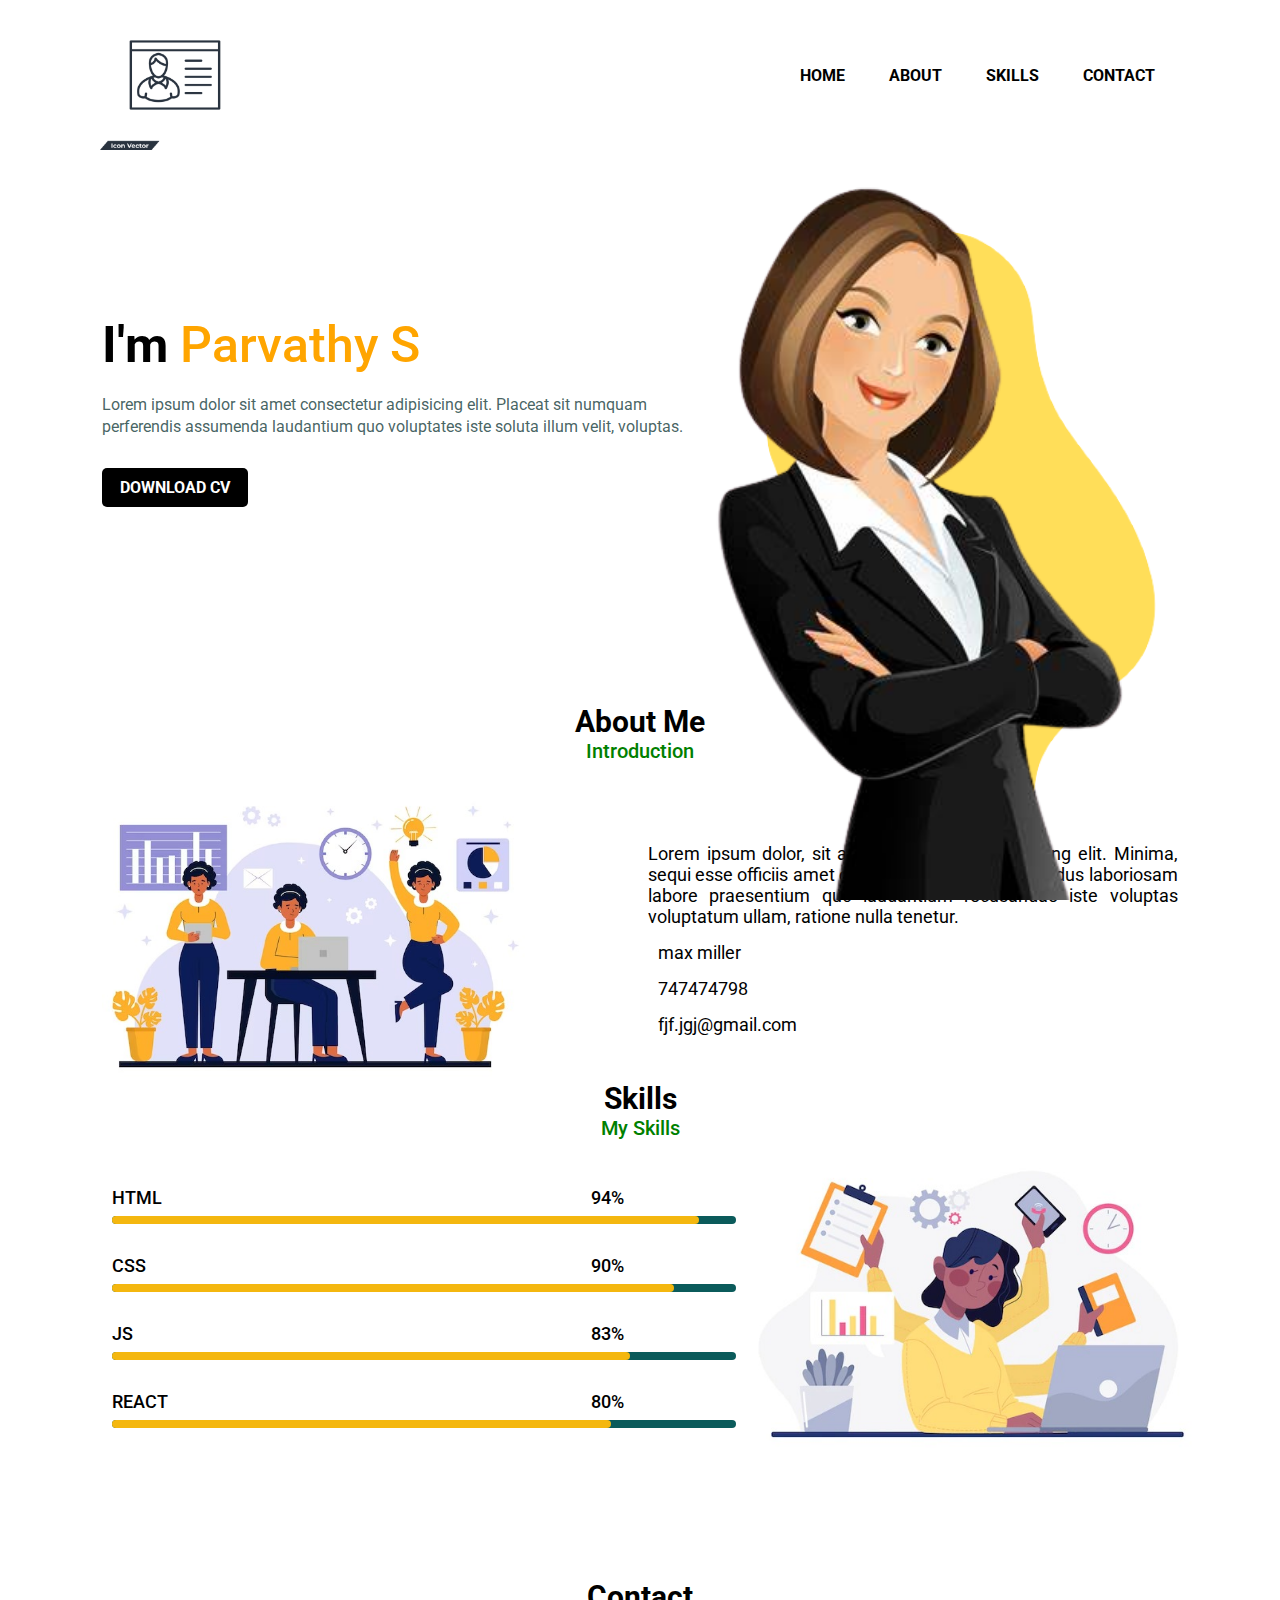
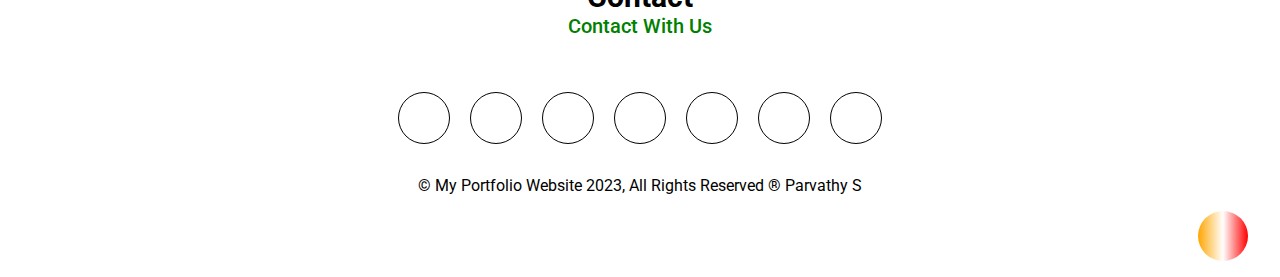
==== index.html @ 59d8c645 "portfolio v.1" ====
<!DOCTYPE html>
<html lang="en">

<head>
    <meta charset="UTF-8">
    <meta http-equiv="X-UA-Compatible" content="IE=edge">
    <meta name="viewport" content="width=device-width, initial-scale=1.0">
    <title>Portfolio</title>
    <link rel="stylesheet" href="style.css">
    <link rel="stylesheet" href="https://cdnjs.cloudflare.com/ajax/libs/font-awesome/6.2.1/css/all.min.css"
        integrity="sha512-MV7K8+y+gLIBoVD59lQIYicR65iaqukzvf/nwasF0nqhPay5w/9lJmVM2hMDcnK1OnMGCdVK+iQrJ7lzPJQd1w=="
        crossorigin="anonymous" referrerpolicy="no-referrer" />
</head>

<body>
    <div id="container" class="container">
        <nav>
            <img class="logo" src="./images/port.jpg" alt="no img">
            <ul>
                <!-- redirect through page - set href of anchor tag as id  -->
                <li><a href="#container">HOME</a></li>
                <li><a href="#about">ABOUT</a></li>
                <li><a href="#skill">SKILLS</a></li>
                <li><a href="#contact">CONTACT</a></li>
            </ul>
        </nav>
        <!-- section home  -->
        <section id="home" class="home">
            <div class="title">
                <h1>I'm <span>Parvathy S</span></h1>
                <P>Lorem ipsum dolor sit amet consectetur adipisicing elit. Placeat sit numquam <br>
                    perferendis assumenda laudantium quo voluptates iste soluta illum velit, voluptas.</P>
                <!--to download a file by clicking button  -->
                <a href="./s._parvathy.pdf" download="./s._parvathy.pdf">DOWNLOAD CV</a>
            </div>
            <div class="images">
                <!-- postimages - to share images -->
                <img src="./images/shape.png" class="shape" alt="shape">
                <img src="./images/girl.png" class="girl" alt="girl">
            </div>
        </section>

        <section id="about">
            <div class="heading">
                <h2>About Me</h2>
                <span>Introduction</span>
            </div>
            <div class="about-content">
                <!-- about content -->
                <div class="about-img">
                    <img src="./images/about.jpeg" alt="no img">
                </div>
                <!-- about text content -->
                <div class="about-text">
                    <p>Lorem ipsum dolor, sit amet consectetur adipisicing elit. Minima, sequi esse officiis amet cum
                        reiciendis sed repellendus laboriosam labore praesentium quo laudantium recusandae iste voluptas
                        voluptatum ullam, ratione nulla tenetur.</p>
                    <div class="informations">
                        <!-- box 1 -->
                        <div class="info-box">
                            <i class="fa-solid fa-user"></i>
                            <span>max miller</span>
                        </div>
                        <!-- box 2 -->
                        <div class="info-box">
                            <i class="fa-solid fa-phone"></i>
                            <span>747474798</span>
                        </div>
                        <!-- box 3 -->
                        <div class="info-box">
                            <i class="fa-solid fa-envelope"></i>
                            <span>fjf.jgj@gmail.com</span>
                        </div>
                    </div>
                </div>
            </div>
        </section>

        <section id="skill">
            <!-- heading -->
            <div class="heading">
                <h2>Skills</h2>
                <span>My Skills</span>
            </div>
            <!-- skill container -->
            <div class="skill-container">
                <div class="bars">
                    <!-- box 1 -->
                    <div class="bar-box">
                        <h3>HTML</h3>
                        <span>94%</span>
                        <div class="light-bar"></div>
                        <div class="percent-bar html-bar"></div>
                    </div>
                    <!-- box 2 -->
                    <div class="bar-box">
                        <h3>CSS</h3>
                        <span>90%</span>
                        <div class="light-bar"></div>
                        <div class="percent-bar css-bar"></div>
                    </div>
                    <!-- box 3 -->
                    <div class="bar-box">
                        <h3>JS</h3>
                        <span>83%</span>
                        <div class="light-bar"></div>
                        <div class="percent-bar javascript-bar"></div>
                    </div>
                    <!-- box 4 -->
                    <div class="bar-box">
                        <h3>REACT</h3>
                        <span>80%</span>
                        <div class="light-bar"></div>
                        <div class="percent-bar react-bar"></div>
                    </div>
                </div>
                <!-- skill image -->
                <div class="skill-img">
                    <img src="./images/skill.jpeg" alt="no img">
                </div>
            </div>
        </section>

        <section id="contact">
            <div class="heading">
                <h2>Contact</h2>
                <span>Contact With Us</span>
            </div>
            <div class="iconDiv">
                <div class="icon">
                    <a href=""><i class="fa-brands fa-linkedin-in"></i></a>
                </div>
                <div class="icon">
                    <a target="_blank" href=""><i class="fa-brands fa-github"></i></a>
                </div>
                <div class="icon">
                    <a href=""><i class="fa-brands fa-twitter"></i></a>
                </div>
                <div class="icon">
                    <a href=""><i class="fa-brands fa-whatsapp"></i></a>
                </div>
                <div class="icon">
                    <a href=""><i class="fa-brands fa-facebook"></i></a>
                </div>
                <div class="icon">
                    <a href=""><i class="fa-brands fa-instagram"></i></a>
                </div>
                <div class="icon">
                    <a href=""><i class="fa-brands fa-facebook-f"></i></a>
                </div>
            </div>
        </section>

        <footer>
            <p style="text-align: center;">&copy; My Portfolio Website 2023, All Rights Reserved &reg; Parvathy S</p>
            <div class="upArrow">
                <a href="#container"><i class="fa-sharp fa-solid fa-arrow-up fa-2x"></i></a>
            </div>
        </footer>

    </div>
</body>

</html>
---- style.css ----
@import url('https://fonts.googleapis.com/css2?family=Mukta:wght@300&family=Open+Sans:ital,wght@0,400;1,300&family=Roboto:ital,wght@0,100;0,300;0,400;0,700;0,900;1,100;1,500;1,700;1,900&family=Sofia+Sans+Extra+Condensed:wght@300;400&family=Teko:wght@300&display=swap');

 * {
     margin: 0;
     padding: 0;
     font-family: 'Roboto', sans-serif;
 }

 .container {
     position: relative;
     width: 100%;
     height: 100vh;
     background-color: white;
 }

 nav {
     display: flex;
     width: 84%;
     margin-left: 100px;
     align-items: center;
     justify-content: space-between;
 }

 nav .logo {
     width: 150px;
     height: 150px;
 }

 nav ul li {
     display: inline-block;
     list-style: none;
     margin: 10px 20px;
 }

 nav ul li a {
     text-decoration: none;
     color: black;
     font-weight: bold;
 }

 /* pseudo class - special effects
selector:pseudo-class name{property:value} */
 nav ul li a:hover {
     color: orangered;
 }

 .title {
     margin-left: 8%;
     margin-top: 13%;
 }

 .title h1 {
     font-size: 50px;
     color: black;
     margin-bottom: 20px;
 }

 .title span {
     color: orange;
     font-size: 50px;
 }

 .title p {
     color: rgba(47, 79, 79, 0.89);
     line-height: 22px;
 }

 .title a {
     background-color: black;
     padding: 10px 18px;
     text-decoration: none;
     color: white;
     font-weight: bold;
     display: inline-block;
     margin: 30px 0;
     border-radius: 5px;
 }

 .images {
     width: 45%;
     height: 80%;
     position: absolute;
     bottom: 0;
     right: 30px;
 }

 .images img {
     height: 100%;
     position: absolute;
     left: 50%;
     bottom: 0;
     transform: translateX(-50%);
     transition: bottom 3s, left 3s;
 }

 .images:hover .shape {
     bottom: 70px;
 }

 .images:hover .girl {
     left: 40%;
 }

 #about {
     margin-left: 8%;
     margin-top: 13%;
     margin-right: 8%;
 }

 .heading {
     text-align: center;
 }

 .heading h2 {
     font-size: 30px;
 }

 .heading span {
     font-size: 20px;
     color: green;
 }

 .about-content {
     display: grid;
     grid-template-columns: repeat(2, 1fr);
     gap: 1rem;
     margin-top: 2rem;
 }

 .about-img img {
     width: 80%;
     border-radius: 0.5rem;

 }

 .about-text {
     font-size: 18px;
     font-weight: 400;
     text-align: justify;
     margin-top: 3rem;
 }

 .informations {
     margin: 1rem 0 1.4rem;
 }

 .informations .info-box {
     display: flex;
     align-items: center;
     margin-bottom: 1rem;
 }

 .informations .info-box span {
     font-weight: 400;
     margin-left: 10px;
 }

 /* smoothly scroll during redirection */
 html {
     scroll-behavior: smooth;
 }

 #skills {
     margin-left: 8%;
     margin-top: 8%;
     margin-right: 8%;
 }

 .skill-container {
     display: grid;
     grid-template-columns: repeat(2, 1fr);
     align-items: center;
     gap: 2rem;
 }

 .skill-img img {
     width: 80%;
     object-position: center;
     padding-left: 4rem;
 }

 .bar-box {
     position: relative;
     display: flex;
     justify-content: space-between;
     align-items: center;
     padding: 1rem 0;
     margin-bottom: 1rem;
     padding-left: 7rem;
 }

 .bar-box h3,
 span {
     font-size: 1.1rem;
     font-weight: 500;
 }

 .light-bar {
     position: absolute;
     bottom: 0;
     /* left: 0;  */
     width: 100%;
     height: 0.5rem;
     background-color: rgba(11, 91, 91);
     border-radius: 0.5rem;
 }

 .percent-bar {
     position: absolute;
     bottom: 0;
     /* left: 0; */
     width: 100%;
     height: 0.5rem;
     background-color: rgba(244, 183, 15);
     border-radius: 0.5rem;
 }

 .html-bar {
     width: 94%;
 }

 .css-bar {
     width: 90%;
 }

 .javascript-bar {
     width: 83%;
 }

 .react-bar {
     width: 80%;
 }

 #contact {
     margin-left: 8%;
     margin-top: 8%;
     margin-right: 8%;
 }

 .iconDiv {
     margin-top: 5%;
     display: flex;
     align-items: center;
     justify-content: center;
 }

 .icon {
     width: 50px;
     height: 50px;
     border: 1px solid;
     border-radius: 50%;
     display: flex;
     align-items: center;
     justify-content: center;
     margin: 0 10px;
 }

 .icon i {
    color:black;
     font-size: 20px;
 }

 .icon:hover {
     background-image: linear-gradient(to right, red, orange);
}

.icon i:hover{
    color:aliceblue;
}


 footer {
     margin: 2rem 0;
 }

 /* .container{
    margin-bottom: 2rem;
} */

 /* up arrow- return to top of the page */
 .upArrow {
     margin: 1rem 2rem;
     float: right;
     border-radius: 50%;
     width: 50px;
     height: 50px;
     display: flex;
     align-items: center;
     justify-content: center;
     background-image: linear-gradient(to right, orange, white, red);
 }

 /* side scroll bar */
 ::-webkit-scrollbar {
     width: 10px;
 }

 ::-webkit-scrollbar-track {
     background-color: aliceblue;
 }

 ::-webkit-scrollbar-thumb {
     background-color: orange;
     border-radius: 10px;
 }
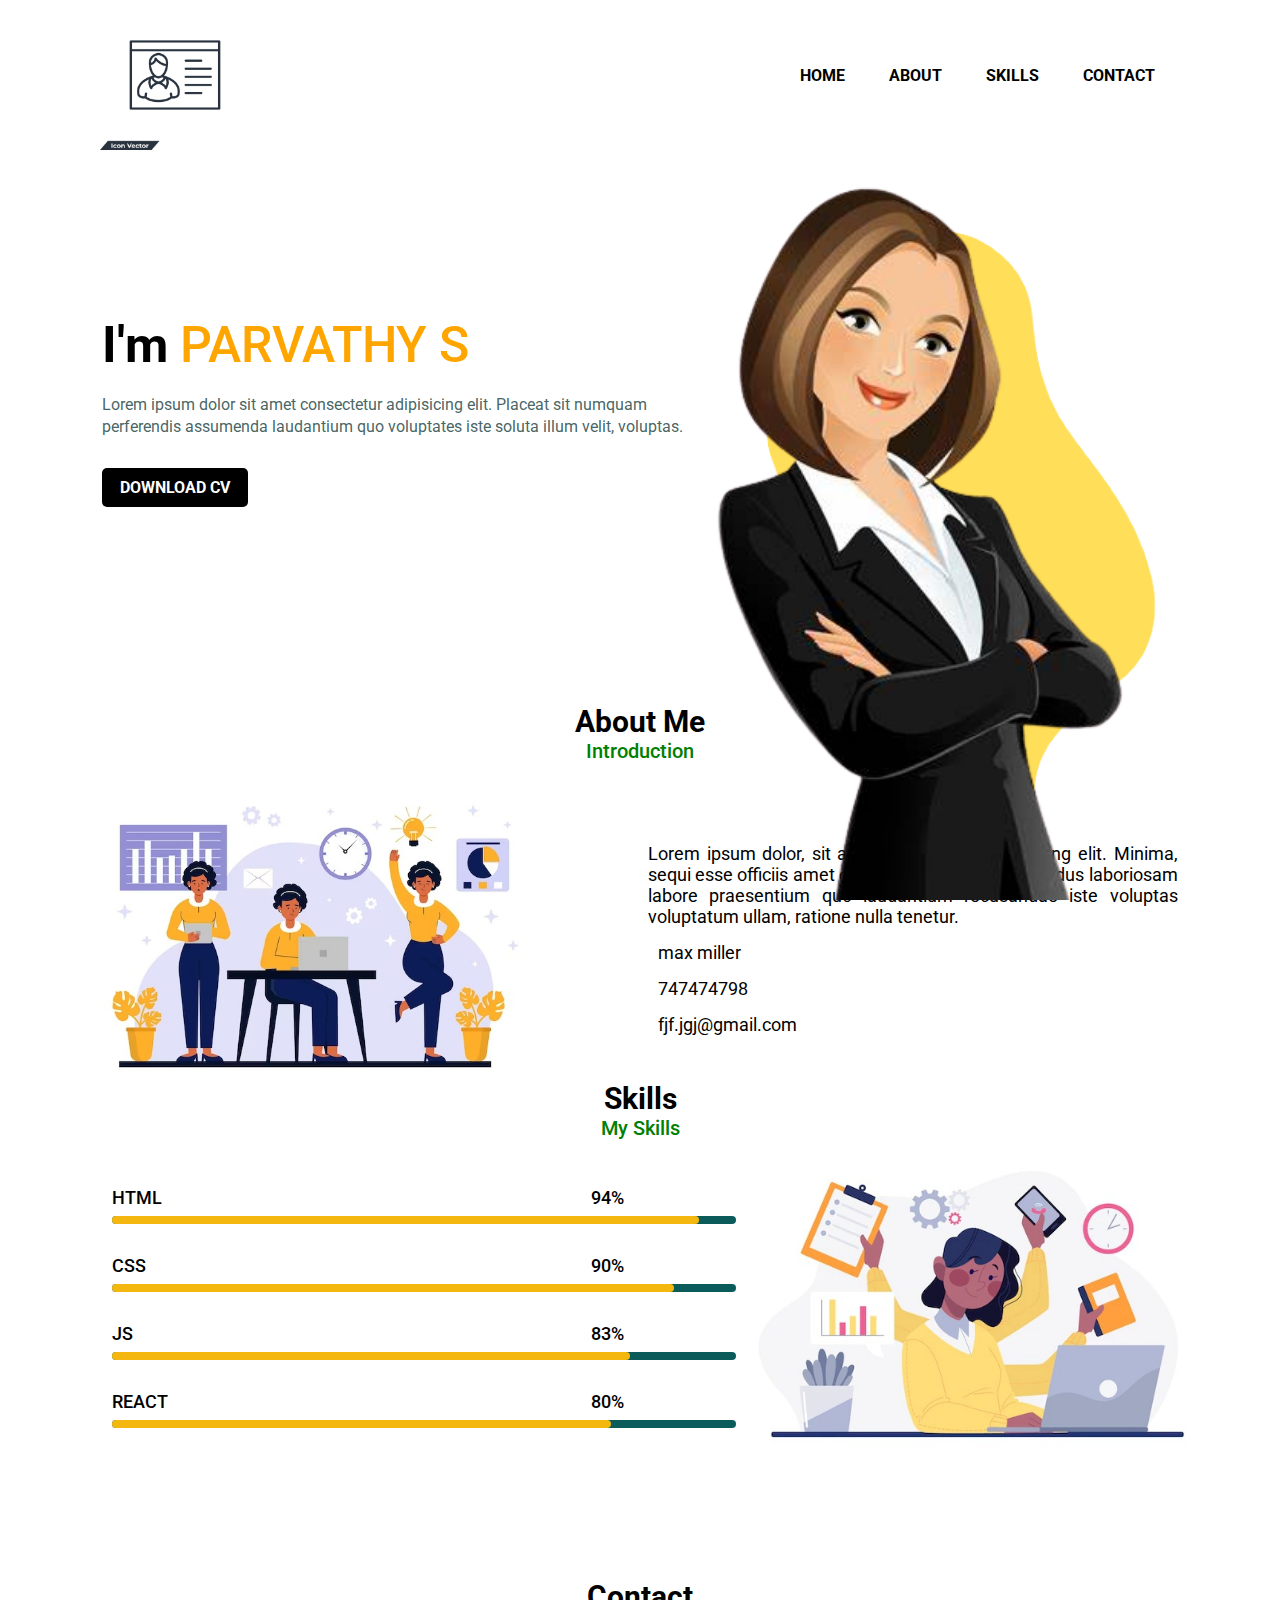
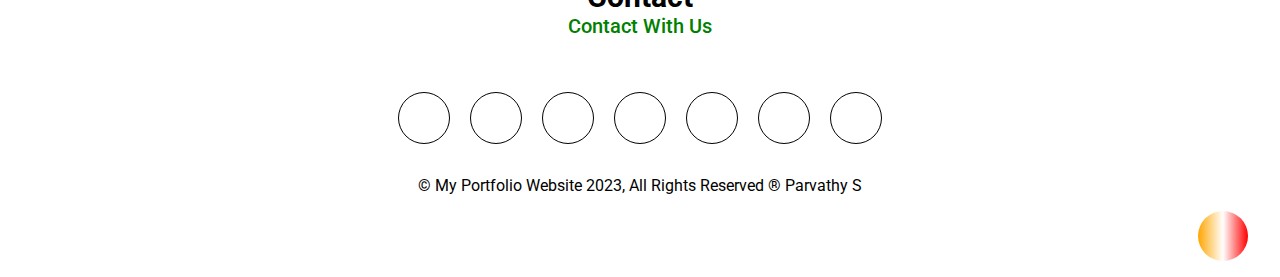
==== commit 59ba053a: "About name update" ====
--- a/index.html
+++ b/index.html
@@ -27,7 +27,7 @@
         <!-- section home  -->
         <section id="home" class="home">
             <div class="title">
-                <h1>I'm <span>Parvathy S</span></h1>
+                <h1>I'm <span>PARVATHY S</span></h1>
                 <P>Lorem ipsum dolor sit amet consectetur adipisicing elit. Placeat sit numquam <br>
                     perferendis assumenda laudantium quo voluptates iste soluta illum velit, voluptas.</P>
                 <!--to download a file by clicking button  -->
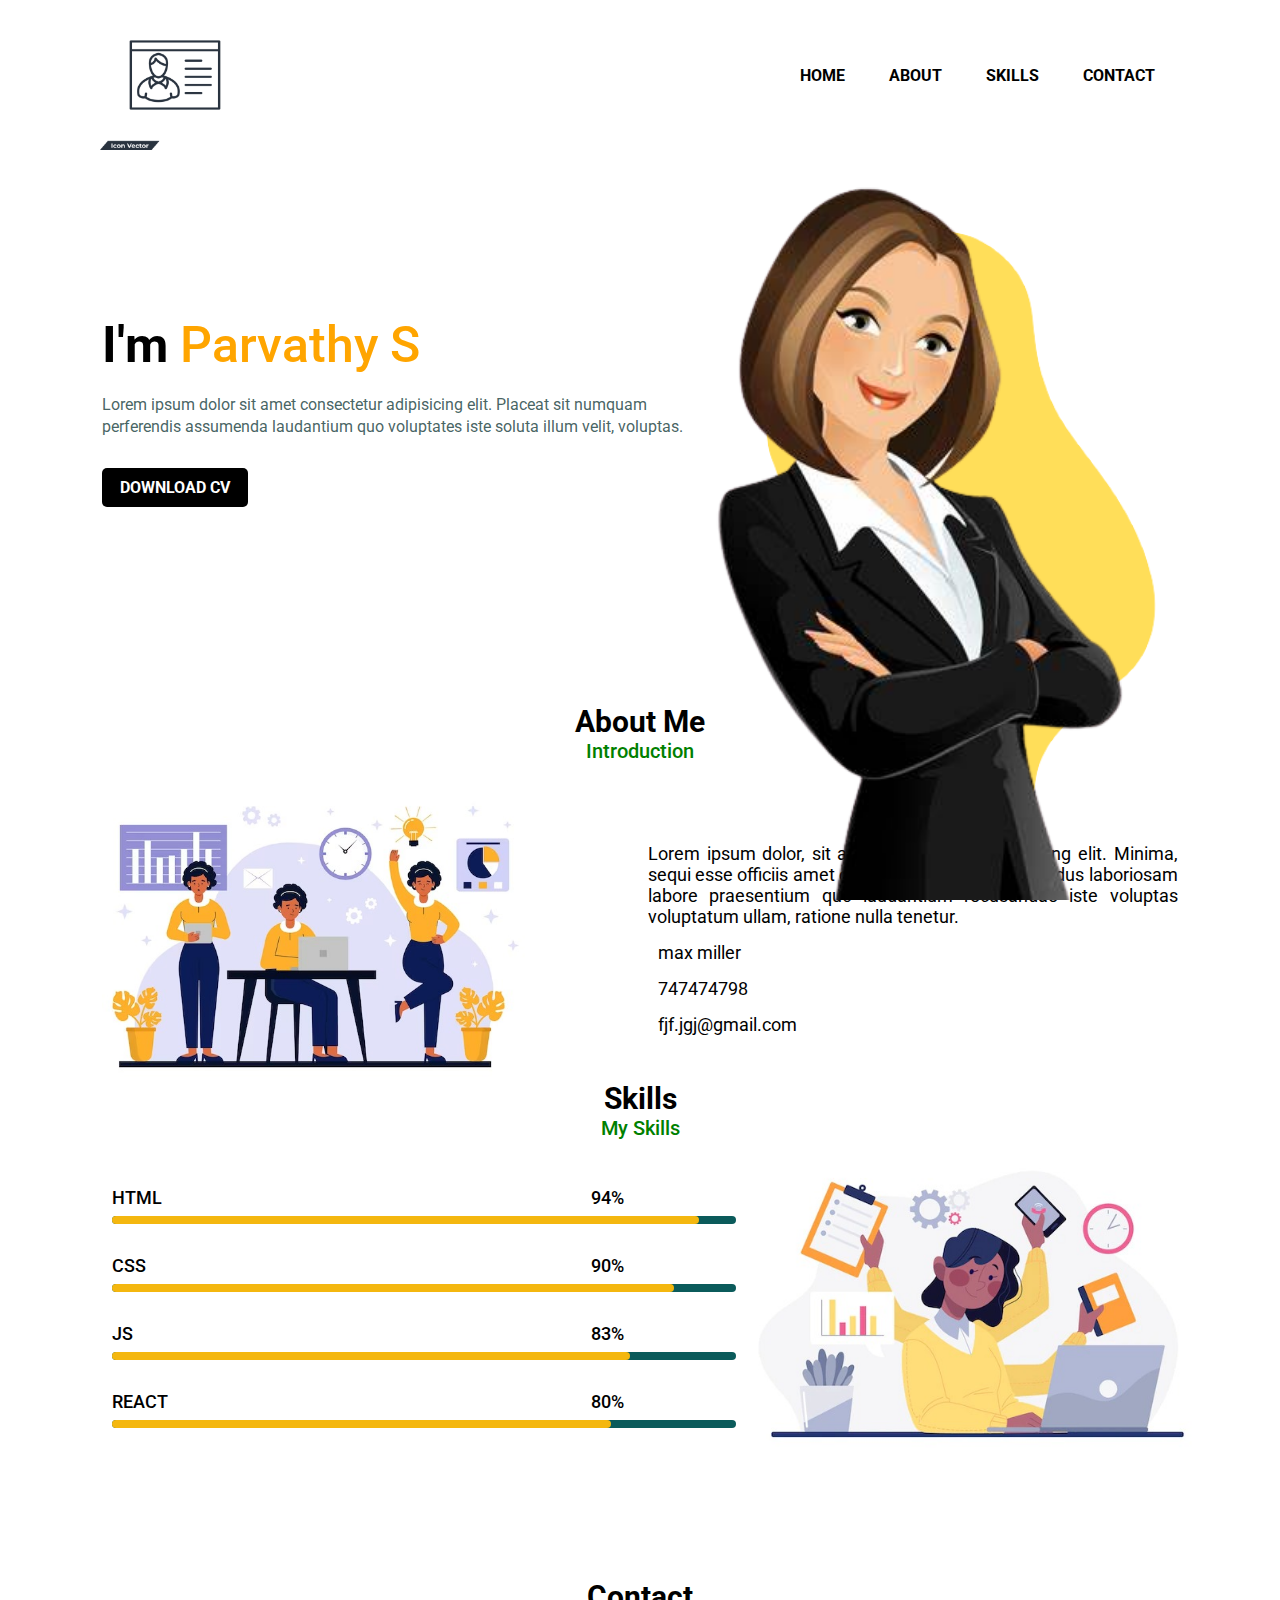
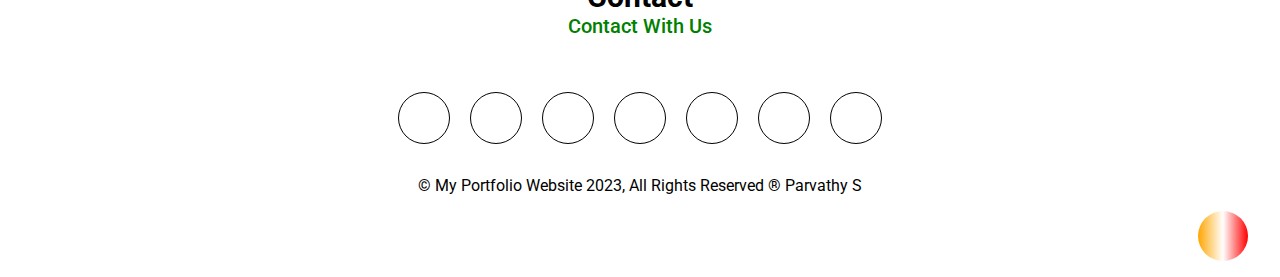
==== commit d9c5cb14: "About name update" ====
--- a/index.html
+++ b/index.html
@@ -27,7 +27,7 @@
         <!-- section home  -->
         <section id="home" class="home">
             <div class="title">
-                <h1>I'm <span>PARVATHY S</span></h1>
+                <h1>I'm <span>Parvathy S</span></h1>
                 <P>Lorem ipsum dolor sit amet consectetur adipisicing elit. Placeat sit numquam <br>
                     perferendis assumenda laudantium quo voluptates iste soluta illum velit, voluptas.</P>
                 <!--to download a file by clicking button  -->
